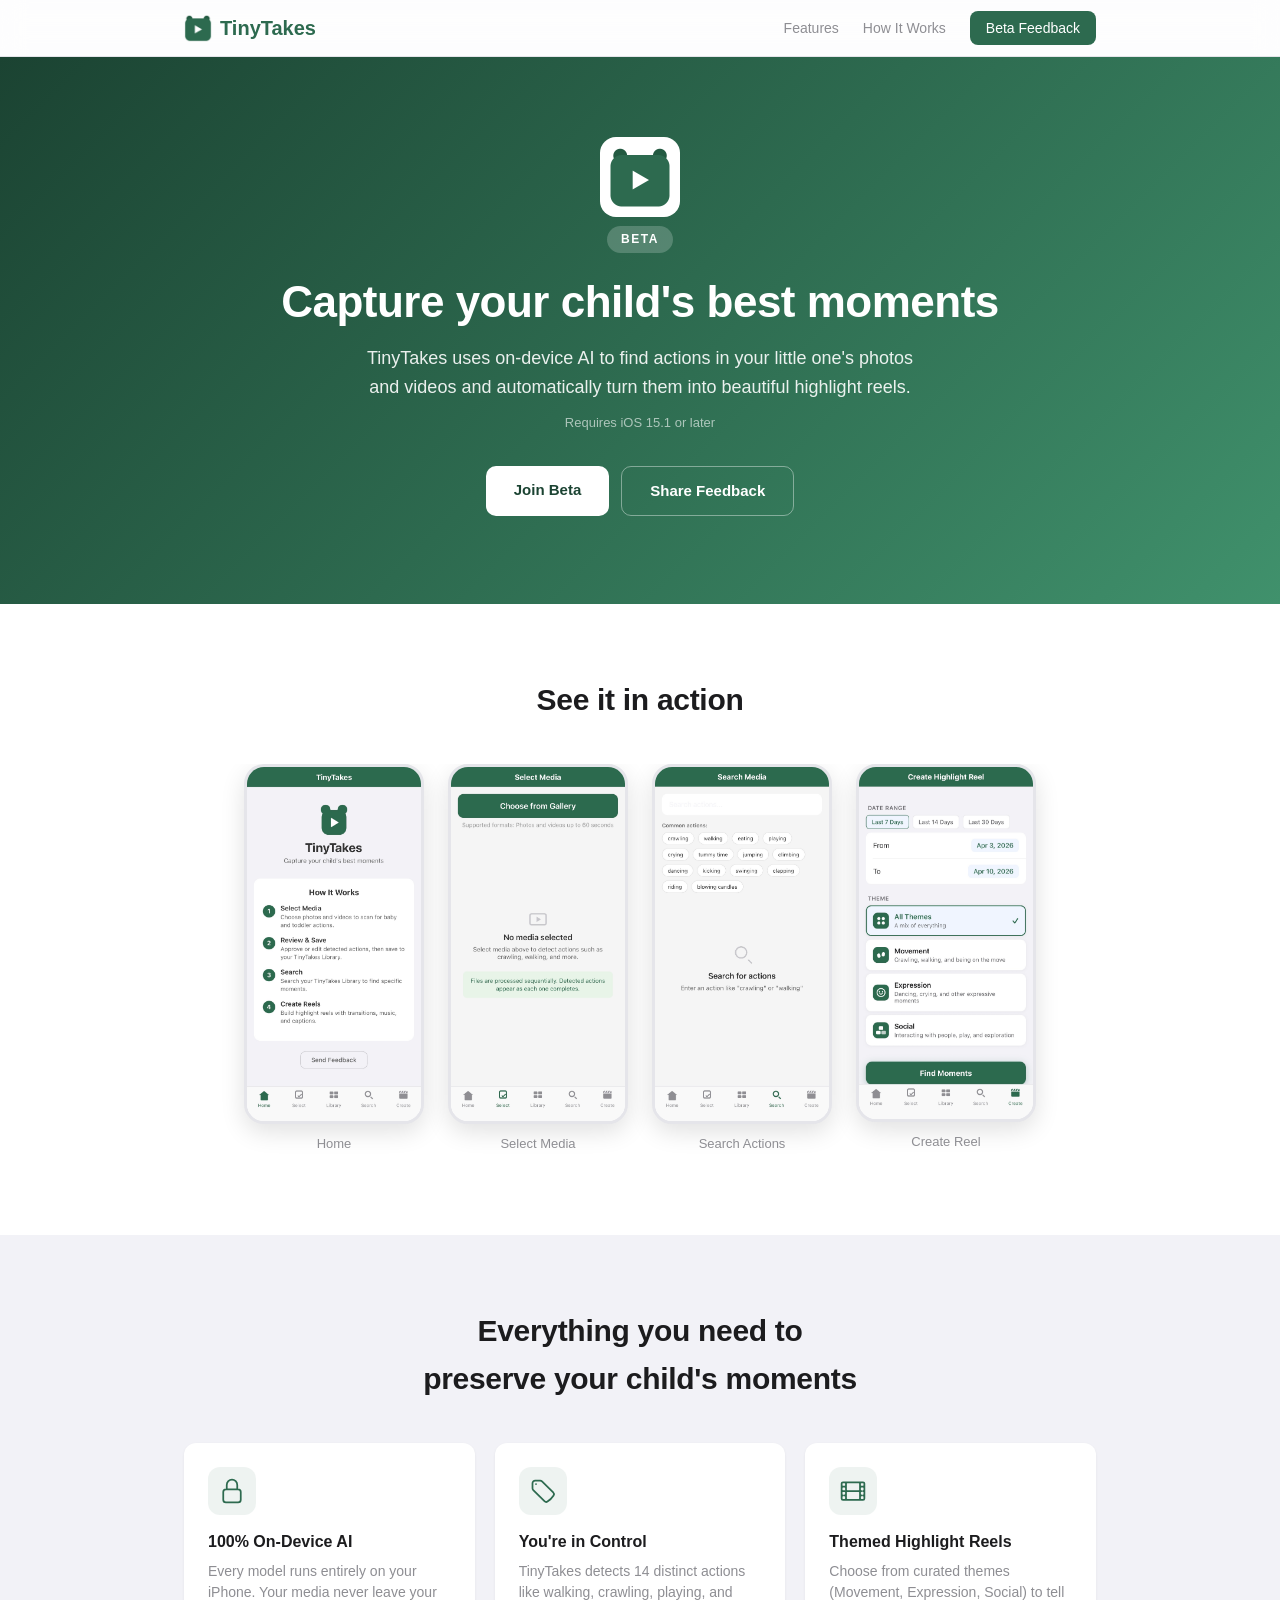
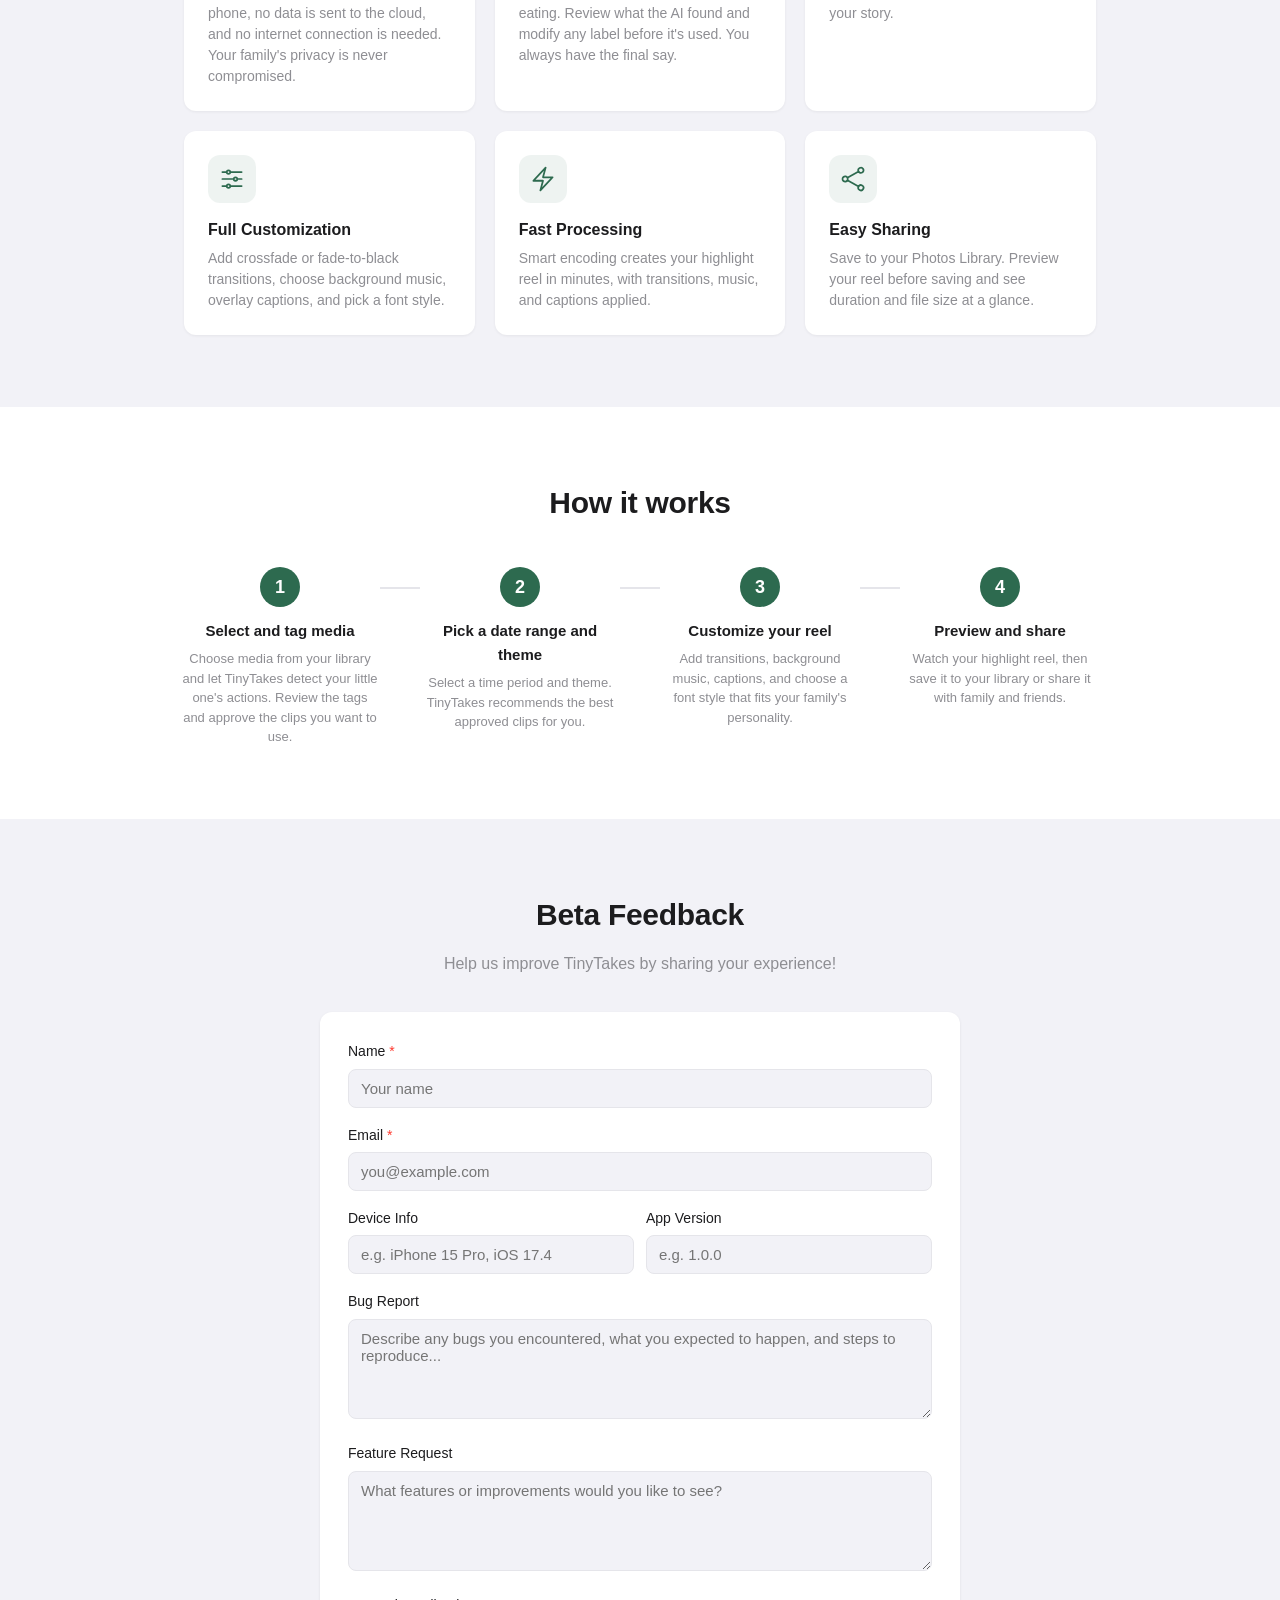
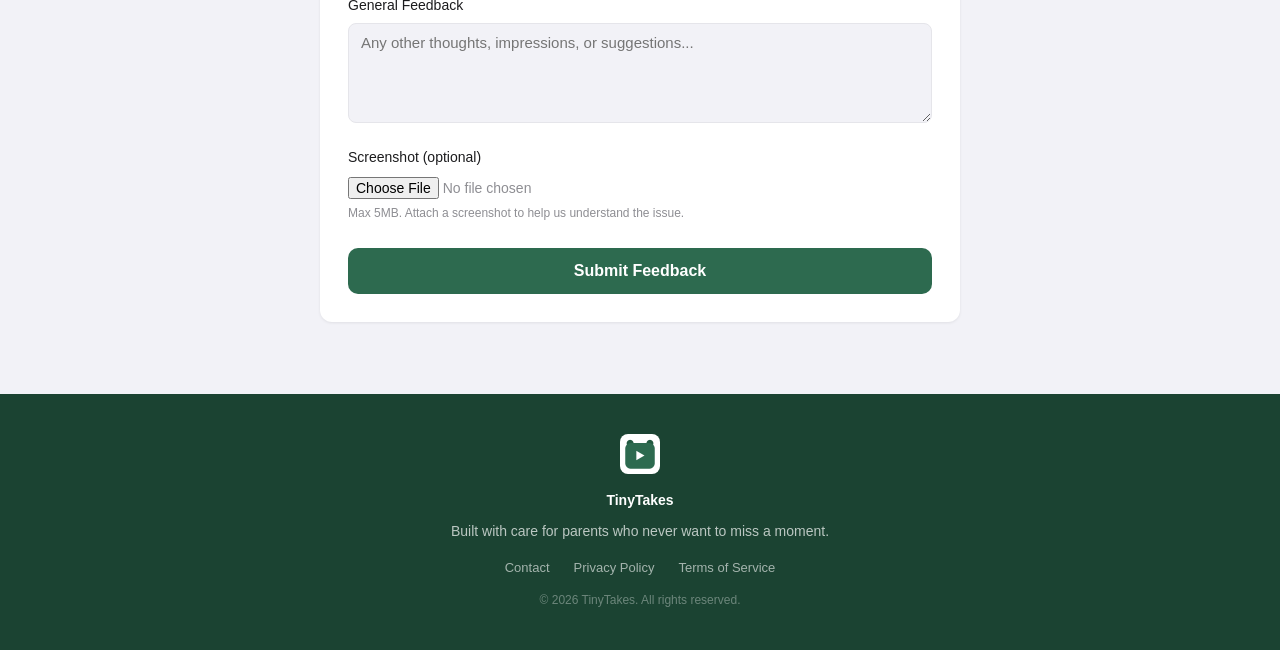
==== ios/index.html @ acb5a27f "landing page and refactoring" ====
<!DOCTYPE html>
<html lang="en">
<head>
  <meta charset="UTF-8">
  <meta name="viewport" content="width=device-width, initial-scale=1.0">
  <title>TinyTakes - Capture your child's best moments</title>
  <meta name="description" content="TinyTakes uses on-device AI to find actions in your little one's photos and videos and automatically turn them into beautiful highlight reels. Private, fast, and easy to use.">
  <link rel="icon" type="image/png" href="../logo.png">

  <!-- Open Graph -->
  <meta property="og:title" content="TinyTakes - Capture your child's best moments">
  <meta property="og:description" content="On-device AI finds actions in your little one's photos and videos and turns them into beautiful highlight reels. No cloud uploads, no internet required.">
  <meta property="og:image" content="../logo.png">
  <meta property="og:type" content="website">

  <!-- Twitter Card -->
  <meta name="twitter:card" content="summary">
  <meta name="twitter:title" content="TinyTakes - Capture your child's best moments">
  <meta name="twitter:description" content="On-device AI finds actions in your little one's photos and videos and turns them into beautiful highlight reels. No cloud uploads, no internet required.">
  <meta name="twitter:image" content="../logo.png">

  <link rel="stylesheet" href="../styles.css">
</head>
<body>
  <!-- Nav -->
  <nav class="nav">
    <div class="nav-inner">
      <a href="#" class="nav-logo"><img src="../logo.png" alt="TinyTakes" class="nav-logo-img">TinyTakes</a>
      <div class="nav-links">
        <a href="#features">Features</a>
        <a href="#how-it-works">How It Works</a>
        <a href="#feedback" class="nav-cta">Beta Feedback</a>
      </div>
    </div>
  </nav>

  <!-- Hero -->
  <header class="hero">
    <div class="hero-inner">
      <img src="../logo.png" alt="TinyTakes logo" class="hero-logo">
      <p class="hero-badge">Beta</p>
      <h1>Capture your child's best moments</h1>
      <p class="hero-subtitle">TinyTakes uses on-device AI to find actions in your little one's photos and videos and automatically turn them into beautiful highlight reels.</p>
      <p class="hero-requirement">Requires iOS 15.1 or later</p>
      <div class="hero-actions">
        <a href="beta.html" class="btn-primary">Join Beta</a>
        <a href="#feedback" class="btn-ghost">Share Feedback</a>
      </div>
    </div>
  </header>

  <!-- App Screenshots -->
  <section class="section section-alt">
    <div class="section-inner">
      <h2 class="section-title">See it in action</h2>
      <div class="screenshots">
        <div class="screenshot">
          <div class="phone-frame">
            <img src="screenshots/Home Screen.jpg" alt="TinyTakes Home Screen">
          </div>
          <p class="screenshot-label">Home</p>
        </div>
        <div class="screenshot">
          <div class="phone-frame">
            <img src="screenshots/Select Media.jpg" alt="Select Media screen">
          </div>
          <p class="screenshot-label">Select Media</p>
        </div>
        <div class="screenshot">
          <div class="phone-frame">
            <img src="screenshots/Search Media.jpg" alt="Search Media screen">
          </div>
          <p class="screenshot-label">Search Actions</p>
        </div>
        <div class="screenshot">
          <div class="phone-frame">
            <img src="screenshots/Create Highlight Reel.jpg" alt="Create Highlight Reel screen">
          </div>
          <p class="screenshot-label">Create Reel</p>
        </div>
      </div>
    </div>
  </section>

  <!-- Features -->
  <section id="features" class="section">
    <div class="section-inner">
      <h2 class="section-title">Everything you need to<br>preserve your child's moments</h2>

      <div class="features-grid">
        <div class="feature-card">
          <div class="feature-icon">
            <svg width="28" height="28" fill="none" viewBox="0 0 24 24" stroke="currentColor" stroke-width="1.5"><path stroke-linecap="round" stroke-linejoin="round" d="M16.5 10.5V6.75a4.5 4.5 0 10-9 0v3.75m-.75 11.25h10.5a2.25 2.25 0 002.25-2.25v-6.75a2.25 2.25 0 00-2.25-2.25H6.75a2.25 2.25 0 00-2.25 2.25v6.75a2.25 2.25 0 002.25 2.25z"/></svg>
          </div>
          <h3>100% On-Device AI</h3>
          <p>Every model runs entirely on your iPhone. Your media never leave your phone, no data is sent to the cloud, and no internet connection is needed. Your family's privacy is never compromised.</p>
        </div>

        <div class="feature-card">
          <div class="feature-icon">
            <svg width="28" height="28" fill="none" viewBox="0 0 24 24" stroke="currentColor" stroke-width="1.5"><path stroke-linecap="round" stroke-linejoin="round" d="M9.568 3H5.25A2.25 2.25 0 003 5.25v4.318c0 .597.237 1.17.659 1.591l9.581 9.581c.699.699 1.78.872 2.607.33a18.095 18.095 0 005.223-5.223c.542-.827.369-1.908-.33-2.607L11.16 3.66A2.25 2.25 0 009.568 3z"/><path stroke-linecap="round" stroke-linejoin="round" d="M6 6h.008v.008H6V6z"/></svg>
          </div>
          <h3>You're in Control</h3>
          <p>TinyTakes detects 14 distinct actions like walking, crawling, playing, and eating. Review what the AI found and modify any label before it's used. You always have the final say.</p>
        </div>

        <div class="feature-card">
          <div class="feature-icon">
            <svg width="28" height="28" fill="none" viewBox="0 0 24 24" stroke="currentColor" stroke-width="1.5"><path stroke-linecap="round" stroke-linejoin="round" d="M3.375 19.5h17.25m-17.25 0a1.125 1.125 0 01-1.125-1.125M3.375 19.5h1.5C5.496 19.5 6 18.996 6 18.375m-3.75 0V5.625m0 12.75v-1.5c0-.621.504-1.125 1.125-1.125m18.375 2.625V5.625m0 12.75c0 .621-.504 1.125-1.125 1.125m1.125-1.125v-1.5c0-.621-.504-1.125-1.125-1.125m0 3.75h-1.5A1.125 1.125 0 0118 18.375M20.625 4.5H3.375m17.25 0c.621 0 1.125.504 1.125 1.125M20.625 4.5h-1.5C18.504 4.5 18 5.004 18 5.625m3.75 0v1.5c0 .621-.504 1.125-1.125 1.125M3.375 4.5c-.621 0-1.125.504-1.125 1.125M3.375 4.5h1.5C5.496 4.5 6 5.004 6 5.625m-3.75 0v1.5c0 .621.504 1.125 1.125 1.125m0 0h1.5m-1.5 0c-.621 0-1.125.504-1.125 1.125v1.5c0 .621.504 1.125 1.125 1.125m1.5-3.75C5.496 8.25 6 7.746 6 7.125v-1.5M4.875 8.25C5.496 8.25 6 8.754 6 9.375v1.5m0-5.25v5.25m0-5.25C6 5.004 6.504 4.5 7.125 4.5h9.75c.621 0 1.125.504 1.125 1.125m1.125 2.625h1.5m-1.5 0A1.125 1.125 0 0118 7.125v-1.5m1.125 2.625c-.621 0-1.125.504-1.125 1.125v1.5m2.625-2.625c.621 0 1.125.504 1.125 1.125v1.5c0 .621-.504 1.125-1.125 1.125M18 5.625v5.25M7.125 12h9.75m-9.75 0A1.125 1.125 0 016 10.875M7.125 12C6.504 12 6 12.504 6 13.125m0-2.25c0 .621.504 1.125 1.125 1.125M18 10.875c0 .621-.504 1.125-1.125 1.125M18 10.875c0 .621.504 1.125 1.125 1.125m-2.25 0c.621 0 1.125.504 1.125 1.125m-12 5.25v-5.25m0 5.25c0 .621.504 1.125 1.125 1.125h9.75c.621 0 1.125-.504 1.125-1.125m-12 0v-1.5c0-.621-.504-1.125-1.125-1.125M18 18.375v-5.25m0 5.25v-1.5c0-.621.504-1.125 1.125-1.125M18 13.125v1.5c0 .621.504 1.125 1.125 1.125M18 13.125c0-.621.504-1.125 1.125-1.125M6 13.125v1.5c0 .621-.504 1.125-1.125 1.125M6 13.125C6 12.504 5.496 12 4.875 12m-1.5 0h1.5m-1.5 0c-.621 0-1.125-.504-1.125-1.125v-1.5c0-.621.504-1.125 1.125-1.125m1.5 0h-1.5"/></svg>
          </div>
          <h3>Themed Highlight Reels</h3>
          <p>Choose from curated themes (Movement, Expression, Social) to tell your story.</p>
        </div>

        <div class="feature-card">
          <div class="feature-icon">
            <svg width="28" height="28" fill="none" viewBox="0 0 24 24" stroke="currentColor" stroke-width="1.5"><path stroke-linecap="round" stroke-linejoin="round" d="M10.5 6h9.75M10.5 6a1.5 1.5 0 11-3 0m3 0a1.5 1.5 0 10-3 0M3.75 6H7.5m3 12h9.75m-9.75 0a1.5 1.5 0 01-3 0m3 0a1.5 1.5 0 00-3 0m-3.75 0H7.5m9-6h3.75m-3.75 0a1.5 1.5 0 01-3 0m3 0a1.5 1.5 0 00-3 0m-9.75 0h9.75"/></svg>
          </div>
          <h3>Full Customization</h3>
          <p>Add crossfade or fade-to-black transitions, choose background music, overlay captions, and pick a font style.</p>
        </div>

        <div class="feature-card">
          <div class="feature-icon">
            <svg width="28" height="28" fill="none" viewBox="0 0 24 24" stroke="currentColor" stroke-width="1.5"><path stroke-linecap="round" stroke-linejoin="round" d="M3.75 13.5l10.5-11.25L12 10.5h8.25L9.75 21.75 12 13.5H3.75z"/></svg>
          </div>
          <h3>Fast Processing</h3>
          <p>Smart encoding creates your highlight reel in minutes, with transitions, music, and captions applied.</p>
        </div>

        <div class="feature-card">
          <div class="feature-icon">
            <svg width="28" height="28" fill="none" viewBox="0 0 24 24" stroke="currentColor" stroke-width="1.5"><path stroke-linecap="round" stroke-linejoin="round" d="M7.217 10.907a2.25 2.25 0 100 2.186m0-2.186c.18.324.283.696.283 1.093s-.103.77-.283 1.093m0-2.186l9.566-5.314m-9.566 7.5l9.566 5.314m0 0a2.25 2.25 0 103.935 2.186 2.25 2.25 0 00-3.935-2.186zm0-12.814a2.25 2.25 0 103.933-2.185 2.25 2.25 0 00-3.933 2.185z"/></svg>
          </div>
          <h3>Easy Sharing</h3>
          <p>Save to your Photos Library. Preview your reel before saving and see duration and file size at a glance.</p>
        </div>
      </div>
    </div>
  </section>

  <!-- How It Works -->
  <section id="how-it-works" class="section section-alt">
    <div class="section-inner">
      <h2 class="section-title">How it works</h2>

      <div class="steps">
        <div class="step">
          <div class="step-number">1</div>
          <h3>Select and tag media</h3>
          <p>Choose media from your library and let TinyTakes detect your little one's actions. Review the tags and approve the clips you want to use.</p>
        </div>
        <div class="step-connector"></div>
        <div class="step">
          <div class="step-number">2</div>
          <h3>Pick a date range and theme</h3>
          <p>Select a time period and theme. TinyTakes recommends the best approved clips for you.</p>
        </div>
        <div class="step-connector"></div>
        <div class="step">
          <div class="step-number">3</div>
          <h3>Customize your reel</h3>
          <p>Add transitions, background music, captions, and choose a font style that fits your family's personality.</p>
        </div>
        <div class="step-connector"></div>
        <div class="step">
          <div class="step-number">4</div>
          <h3>Preview and share</h3>
          <p>Watch your highlight reel, then save it to your library or share it with family and friends.</p>
        </div>
      </div>
    </div>
  </section>

  <!-- Feedback Form -->
  <section id="feedback" class="section">
    <div class="section-inner">
      <h2 class="section-title">Beta Feedback</h2>
      <p class="section-subtitle">Help us improve TinyTakes by sharing your experience!</p>

      <div class="card">
        <form id="feedback-form">
          <div class="form-group">
            <label for="name">Name <span class="required">*</span></label>
            <input type="text" id="name" name="name" required placeholder="Your name">
            <p class="field-error" id="name-error" style="display: none;">Please enter your name.</p>
          </div>

          <div class="form-group">
            <label for="email">Email <span class="required">*</span></label>
            <input type="email" id="email" name="email" required placeholder="you@example.com">
            <p class="field-error" id="email-error" style="display: none;">Please enter a valid email address.</p>
          </div>

          <div class="form-row">
            <div class="form-group">
              <label for="device">Device Info</label>
              <input type="text" id="device" name="device" placeholder="e.g. iPhone 15 Pro, iOS 17.4">
            </div>
            <div class="form-group">
              <label for="appVersion">App Version</label>
              <input type="text" id="appVersion" name="appVersion" placeholder="e.g. 1.0.0">
            </div>
          </div>

          <div class="form-group">
            <label for="bugReport">Bug Report</label>
            <textarea id="bugReport" name="bugReport" rows="3" placeholder="Describe any bugs you encountered, what you expected to happen, and steps to reproduce..."></textarea>
          </div>

          <div class="form-group">
            <label for="featureRequest">Feature Request</label>
            <textarea id="featureRequest" name="featureRequest" rows="3" placeholder="What features or improvements would you like to see?"></textarea>
          </div>

          <div class="form-group">
            <label for="generalFeedback">General Feedback</label>
            <textarea id="generalFeedback" name="generalFeedback" rows="3" placeholder="Any other thoughts, impressions, or suggestions..."></textarea>
          </div>

          <div class="form-group">
            <label for="screenshot">Screenshot (optional)</label>
            <input type="file" id="screenshot" name="screenshot" accept="image/*">
            <p class="hint">Max 5MB. Attach a screenshot to help us understand the issue.</p>
          </div>

          <button type="submit" id="submit-btn">
            <span class="btn-text">Submit Feedback</span>
            <span class="btn-loading" style="display: none;">Submitting...</span>
          </button>
        </form>

        <!-- Success Message -->
        <div id="success-message" style="display: none;">
          <div class="success-icon">&#10003;</div>
          <h3>Thank you!</h3>
          <p>Your feedback has been submitted successfully. We appreciate your help in making TinyTakes better!</p>
          <button onclick="resetForm()" class="btn-secondary">Submit Another</button>
        </div>

        <!-- Error Message -->
        <div id="error-message" style="display: none;">
          <div class="error-icon">!</div>
          <h3>Something went wrong</h3>
          <p id="error-text">Please try again later.</p>
          <button onclick="hideError()" class="btn-secondary">Try Again</button>
        </div>
      </div>
    </div>
  </section>

  <!-- Footer -->
  <footer class="footer">
    <div class="section-inner">
      <img src="../logo.png" alt="TinyTakes" class="footer-logo-img">
      <p class="footer-logo">TinyTakes</p>
      <p>Built with care for parents who never want to miss a moment.</p>
      <div class="footer-links">
        <a href="mailto:tinytakesapp@gmail.com">Contact</a>
        <a href="../privacy.html">Privacy Policy</a>
        <a href="../terms.html">Terms of Service</a>
      </div>
      <p class="footer-copy">&copy; 2026 TinyTakes. All rights reserved.</p>
    </div>
  </footer>

  <script src="script.js"></script>
</body>
</html>
---- styles.css ----
/* TinyTakes Landing Page + Beta Feedback */

:root {
  --primary: #2D6A4F;
  --primary-light: #40916C;
  --primary-dark: #1B4332;
  --bg: #F2F2F7;
  --card-bg: #FFFFFF;
  --text: #1C1C1E;
  --text-secondary: #8E8E93;
  --border: #E5E5EA;
  --error: #FF3B30;
  --success: #34C759;
  --radius: 12px;
}

* {
  margin: 0;
  padding: 0;
  box-sizing: border-box;
}

html {
  scroll-behavior: smooth;
}

body {
  font-family: -apple-system, BlinkMacSystemFont, 'Segoe UI', Roboto, Helvetica, Arial, sans-serif;
  background-color: var(--bg);
  color: var(--text);
  line-height: 1.6;
  -webkit-font-smoothing: antialiased;
}

/* ---- Nav ---- */
.nav {
  position: sticky;
  top: 0;
  background: rgba(255, 255, 255, 0.85);
  backdrop-filter: blur(12px);
  -webkit-backdrop-filter: blur(12px);
  border-bottom: 1px solid var(--border);
  z-index: 100;
}

.nav-inner {
  max-width: 960px;
  margin: 0 auto;
  padding: 0 24px;
  height: 56px;
  display: flex;
  align-items: center;
  justify-content: space-between;
}

.nav-logo {
  font-size: 20px;
  font-weight: 700;
  color: var(--primary);
  text-decoration: none;
  display: flex;
  align-items: center;
  gap: 8px;
}

.nav-logo-img {
  width: 28px;
  height: 28px;
}

.nav-links {
  display: flex;
  gap: 24px;
  align-items: center;
}

.nav-links a {
  font-size: 14px;
  font-weight: 500;
  color: var(--text-secondary);
  text-decoration: none;
  transition: color 0.2s;
}

.nav-links a:hover {
  color: var(--text);
}

.nav-cta {
  background: var(--primary);
  color: #FFFFFF !important;
  padding: 6px 16px;
  border-radius: 8px;
  transition: background 0.2s !important;
}

.nav-cta:hover {
  background: var(--primary-dark);
  color: #FFFFFF !important;
}

/* ---- Hero ---- */
.hero {
  background: linear-gradient(135deg, var(--primary-dark) 0%, var(--primary) 50%, var(--primary-light) 100%);
  color: #FFFFFF;
}

.hero-inner {
  max-width: 960px;
  margin: 0 auto;
  padding: 80px 24px 88px;
  text-align: center;
}

.hero-logo {
  display: block;
  width: 80px;
  height: 80px;
  margin: 0 auto 8px;
  background: #FFFFFF;
  border-radius: 16px;
  padding: 8px;
}

.hero-badge {
  display: inline-block;
  font-size: 12px;
  font-weight: 600;
  text-transform: uppercase;
  letter-spacing: 1.5px;
  background: rgba(255, 255, 255, 0.2);
  padding: 4px 14px;
  border-radius: 20px;
  margin-bottom: 24px;
}

.hero h1 {
  font-size: 44px;
  font-weight: 700;
  line-height: 1.15;
  letter-spacing: -0.5px;
  margin-bottom: 16px;
}

.hero-subtitle {
  font-size: 18px;
  line-height: 1.6;
  opacity: 0.9;
  max-width: 560px;
  margin: 0 auto 12px;
}

.hero-requirement {
  font-size: 13px;
  opacity: 0.6;
  margin-bottom: 32px;
}

.hero-actions {
  display: flex;
  gap: 12px;
  justify-content: center;
}

.btn-primary {
  display: inline-block;
  padding: 12px 28px;
  font-size: 15px;
  font-weight: 600;
  color: var(--primary-dark);
  background: #FFFFFF;
  border-radius: 10px;
  text-decoration: none;
  transition: transform 0.2s, box-shadow 0.2s;
}

.btn-primary:hover {
  transform: translateY(-1px);
  box-shadow: 0 4px 12px rgba(0, 0, 0, 0.15);
}

.btn-ghost {
  display: inline-block;
  padding: 12px 28px;
  font-size: 15px;
  font-weight: 600;
  color: #FFFFFF;
  border: 1.5px solid rgba(255, 255, 255, 0.4);
  border-radius: 10px;
  text-decoration: none;
  transition: border-color 0.2s, background 0.2s;
}

.btn-ghost:hover {
  border-color: #FFFFFF;
  background: rgba(255, 255, 255, 0.1);
}

/* ---- Sections ---- */
.section {
  padding: 72px 0;
}

.section-alt {
  background: var(--card-bg);
}

.section-inner {
  max-width: 960px;
  margin: 0 auto;
  padding: 0 24px;
}

.section-title {
  font-size: 30px;
  font-weight: 700;
  text-align: center;
  margin-bottom: 12px;
  letter-spacing: -0.3px;
}

.section-subtitle {
  font-size: 16px;
  color: var(--text-secondary);
  text-align: center;
  max-width: 480px;
  margin: 0 auto 36px;
}

/* ---- Screenshots ---- */
.screenshots {
  display: flex;
  justify-content: center;
  gap: 24px;
  margin-top: 40px;
  overflow-x: auto;
  padding: 0 16px 8px;
}

.screenshot {
  flex-shrink: 0;
  text-align: center;
}

.phone-frame {
  width: 180px;
  border-radius: 20px;
  overflow: hidden;
  box-shadow: 0 8px 24px rgba(0, 0, 0, 0.12);
  border: 3px solid #E5E5EA;
  background: var(--card-bg);
}

.phone-frame img {
  width: 100%;
  height: auto;
  display: block;
}

.screenshot-label {
  font-size: 13px;
  font-weight: 500;
  color: var(--text-secondary);
  margin-top: 10px;
}

/* ---- Features Grid ---- */
.features-grid {
  display: grid;
  grid-template-columns: repeat(3, 1fr);
  gap: 20px;
  margin-top: 40px;
}

.feature-card {
  background: var(--card-bg);
  border-radius: var(--radius);
  padding: 24px;
  box-shadow: 0 1px 3px rgba(0, 0, 0, 0.06);
  transition: transform 0.2s, box-shadow 0.2s;
}

.feature-card:hover {
  transform: translateY(-2px);
  box-shadow: 0 4px 12px rgba(0, 0, 0, 0.08);
}

.feature-icon {
  width: 48px;
  height: 48px;
  border-radius: 12px;
  background: rgba(45, 106, 79, 0.08);
  color: var(--primary);
  display: flex;
  align-items: center;
  justify-content: center;
  margin-bottom: 14px;
}

.feature-card h3 {
  font-size: 16px;
  font-weight: 600;
  margin-bottom: 6px;
}

.feature-card p {
  font-size: 14px;
  color: var(--text-secondary);
  line-height: 1.5;
}

/* ---- Steps ---- */
.steps {
  display: flex;
  align-items: flex-start;
  justify-content: center;
  gap: 0;
  margin-top: 40px;
}

.step {
  text-align: center;
  max-width: 200px;
  flex-shrink: 0;
}

.step-number {
  width: 40px;
  height: 40px;
  line-height: 40px;
  border-radius: 50%;
  background: var(--primary);
  color: #FFFFFF;
  font-size: 18px;
  font-weight: 700;
  margin: 0 auto 12px;
}

.step h3 {
  font-size: 15px;
  font-weight: 600;
  margin-bottom: 6px;
}

.step p {
  font-size: 13px;
  color: var(--text-secondary);
  line-height: 1.5;
}

.step-connector {
  width: 40px;
  height: 2px;
  background: var(--border);
  margin-top: 20px;
  flex-shrink: 0;
}

/* ---- Card (Feedback Form) ---- */
.card {
  background: var(--card-bg);
  border-radius: var(--radius);
  padding: 28px;
  box-shadow: 0 1px 3px rgba(0, 0, 0, 0.08);
  max-width: 640px;
  margin: 0 auto;
}

/* ---- Form ---- */
.form-group {
  margin-bottom: 16px;
  flex: 1;
}

.form-row {
  display: flex;
  gap: 12px;
}

label {
  display: block;
  font-size: 14px;
  font-weight: 500;
  margin-bottom: 6px;
  color: var(--text);
}

.required {
  color: var(--error);
}

input[type="text"],
input[type="email"],
select,
textarea {
  width: 100%;
  padding: 10px 12px;
  font-size: 15px;
  border: 1px solid var(--border);
  border-radius: 8px;
  background: var(--bg);
  color: var(--text);
  font-family: inherit;
  transition: border-color 0.2s;
}

input[type="text"]:focus,
input[type="email"]:focus,
select:focus,
textarea:focus {
  outline: none;
  border-color: var(--primary);
  box-shadow: 0 0 0 3px rgba(45, 106, 79, 0.1);
}

textarea {
  resize: vertical;
  min-height: 100px;
}

input[type="file"] {
  font-size: 14px;
  color: var(--text-secondary);
}

.hint {
  font-size: 12px;
  color: var(--text-secondary);
  margin-top: 4px;
}

.field-error {
  font-size: 13px;
  color: var(--error);
  margin-top: 4px;
}

input.input-error {
  border-color: var(--error);
}

input.input-error:focus {
  border-color: var(--error);
  box-shadow: 0 0 0 3px rgba(255, 59, 48, 0.1);
}

/* ---- Buttons ---- */
button[type="submit"] {
  width: 100%;
  padding: 14px;
  font-size: 16px;
  font-weight: 600;
  color: #FFFFFF;
  background: var(--primary);
  border: none;
  border-radius: 10px;
  cursor: pointer;
  transition: background 0.2s;
  margin-top: 8px;
}

button[type="submit"]:hover {
  background: var(--primary-dark);
}

button[type="submit"]:disabled {
  background: var(--text-secondary);
  cursor: not-allowed;
}

.btn-secondary {
  padding: 10px 24px;
  font-size: 15px;
  font-weight: 500;
  color: var(--primary);
  background: transparent;
  border: 1.5px solid var(--primary);
  border-radius: 10px;
  cursor: pointer;
  transition: background 0.2s;
  margin-top: 12px;
}

.btn-secondary:hover {
  background: rgba(45, 106, 79, 0.05);
}

/* ---- Success / Error ---- */
#success-message,
#error-message {
  text-align: center;
  padding: 24px 0;
}

.success-icon {
  width: 56px;
  height: 56px;
  line-height: 56px;
  border-radius: 50%;
  background: var(--success);
  color: #FFFFFF;
  font-size: 28px;
  font-weight: 700;
  margin: 0 auto 16px;
}

.error-icon {
  width: 56px;
  height: 56px;
  line-height: 56px;
  border-radius: 50%;
  background: var(--error);
  color: #FFFFFF;
  font-size: 28px;
  font-weight: 700;
  margin: 0 auto 16px;
}

#success-message h3,
#error-message h3 {
  font-size: 18px;
  margin-bottom: 8px;
}

#success-message p,
#error-message p {
  font-size: 14px;
  color: var(--text-secondary);
}

/* ---- Footer ---- */
.footer {
  background: var(--primary-dark);
  color: rgba(255, 255, 255, 0.7);
  text-align: center;
  padding: 40px 0;
}

.footer-logo-img {
  width: 40px;
  height: 40px;
  background: #FFFFFF;
  border-radius: 8px;
  padding: 4px;
  margin-bottom: 8px;
}

.footer-logo {
  font-size: 20px;
  font-weight: 700;
  color: #FFFFFF;
  margin-bottom: 8px;
}

.footer p {
  font-size: 14px;
}

.footer-links {
  display: flex;
  gap: 24px;
  justify-content: center;
  margin-top: 16px;
}

.footer-links a {
  font-size: 13px;
  color: rgba(255, 255, 255, 0.6);
  text-decoration: none;
  transition: color 0.2s;
}

.footer-links a:hover {
  color: #FFFFFF;
}

.footer-copy {
  margin-top: 12px;
  font-size: 12px !important;
  opacity: 0.5;
}

/* ---- Legal Pages ---- */
.legal-page {
  max-width: 720px;
  margin: 0 auto;
  padding: 48px 24px 72px;
}

.legal-page h1 {
  font-size: 32px;
  font-weight: 700;
  margin-bottom: 8px;
}

.legal-page .legal-updated {
  font-size: 14px;
  color: var(--text-secondary);
  margin-bottom: 32px;
}

.legal-page h2 {
  font-size: 20px;
  font-weight: 600;
  margin-top: 32px;
  margin-bottom: 8px;
}

.legal-page p,
.legal-page li {
  font-size: 15px;
  color: var(--text-secondary);
  line-height: 1.7;
  margin-bottom: 12px;
}

.legal-page ul {
  padding-left: 24px;
  margin-bottom: 12px;
}

.legal-page a {
  color: var(--primary);
  text-decoration: none;
}

.legal-page a:hover {
  text-decoration: underline;
}

/* ---- Responsive ---- */
@media (max-width: 768px) {
  .screenshots {
    gap: 16px;
  }

  .phone-frame {
    width: 150px;
  }

  .features-grid {
    grid-template-columns: repeat(2, 1fr);
  }

  .hero h1 {
    font-size: 32px;
  }

  .hero-inner {
    padding: 56px 24px 64px;
  }

  .section-title {
    font-size: 24px;
  }

  .steps {
    flex-direction: column;
    align-items: center;
    gap: 8px;
  }

  .step-connector {
    width: 2px;
    height: 24px;
    margin: 0;
  }

  .step {
    max-width: 280px;
  }
}

@media (max-width: 480px) {
  .screenshots {
    gap: 12px;
    justify-content: flex-start;
  }

  .phone-frame {
    width: 130px;
  }

  .features-grid {
    grid-template-columns: 1fr;
  }

  .form-row {
    flex-direction: column;
    gap: 0;
  }

  .hero h1 {
    font-size: 28px;
  }

  .hero-subtitle {
    font-size: 16px;
  }

  .hero-actions {
    flex-direction: column;
    align-items: center;
  }

  .nav-links a:not(.nav-cta) {
    display: none;
  }

  .section {
    padding: 48px 0;
  }

  .card {
    padding: 20px 16px;
  }
}
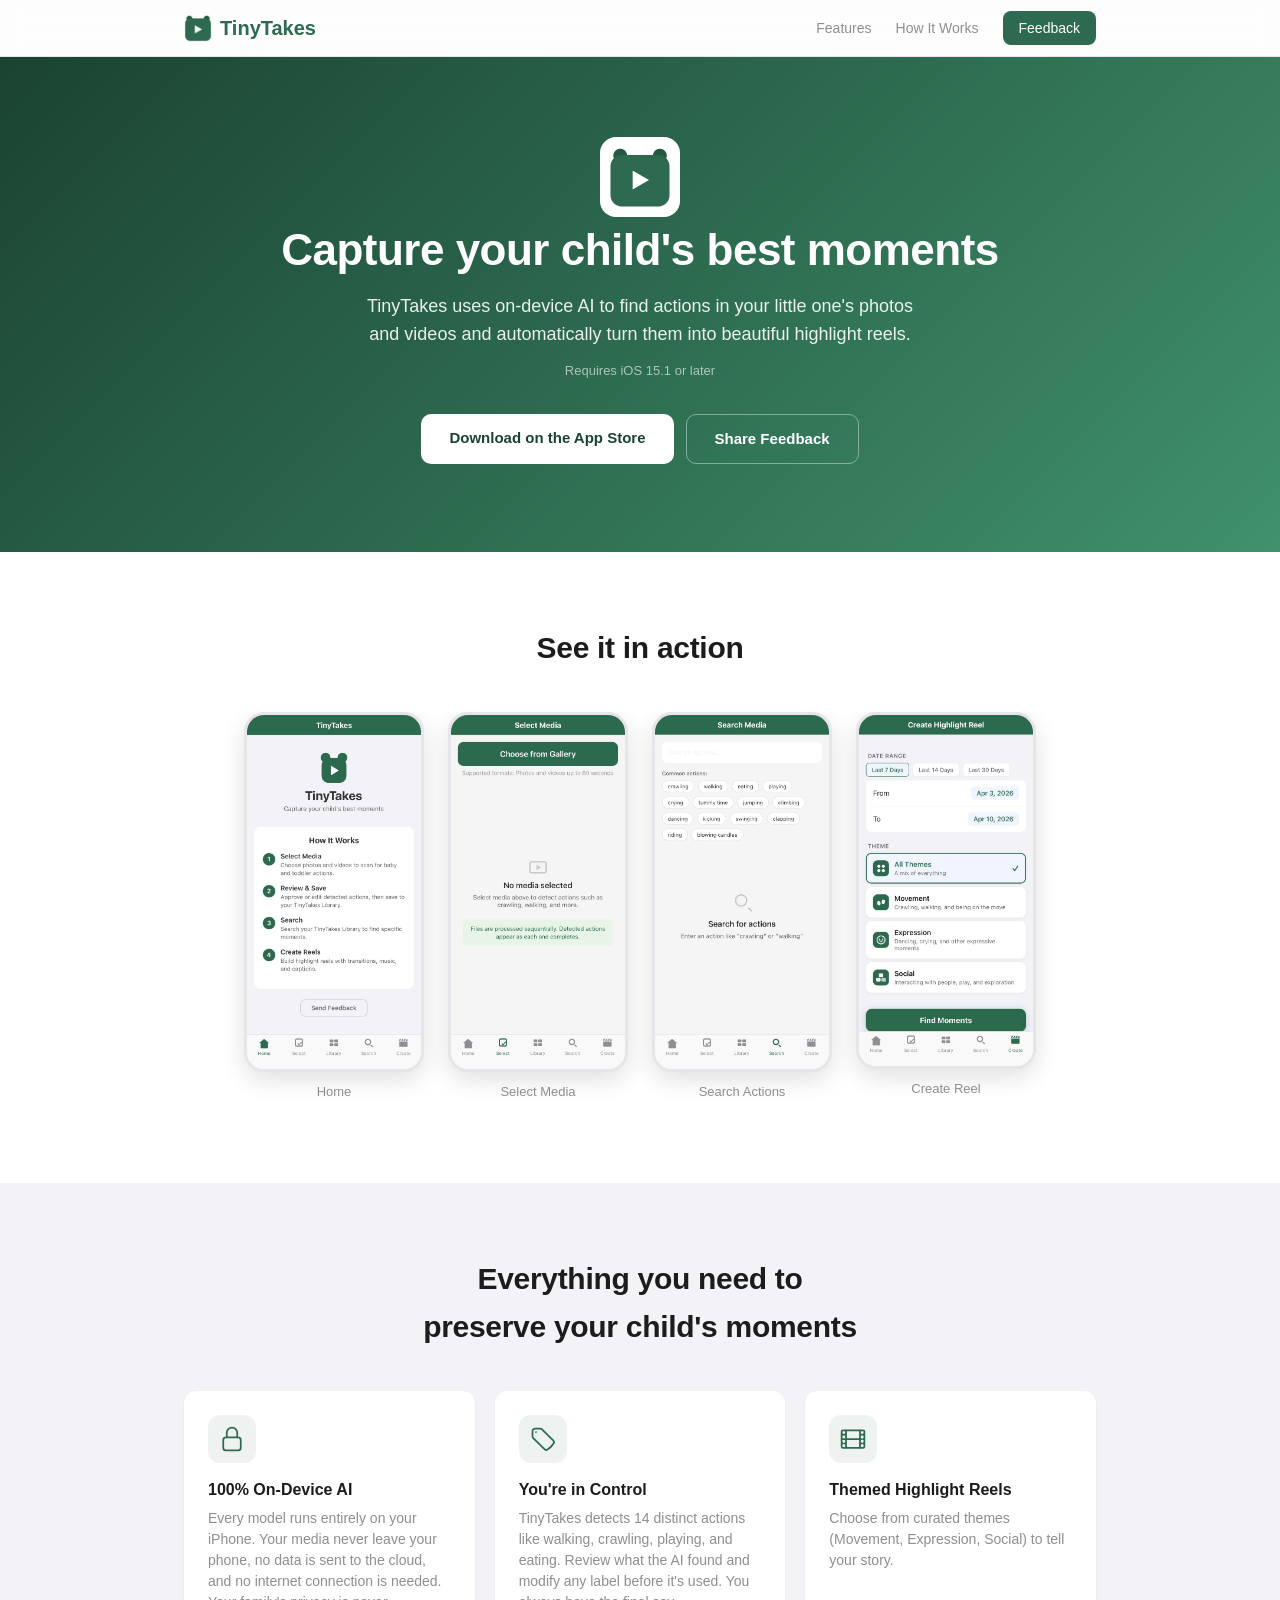
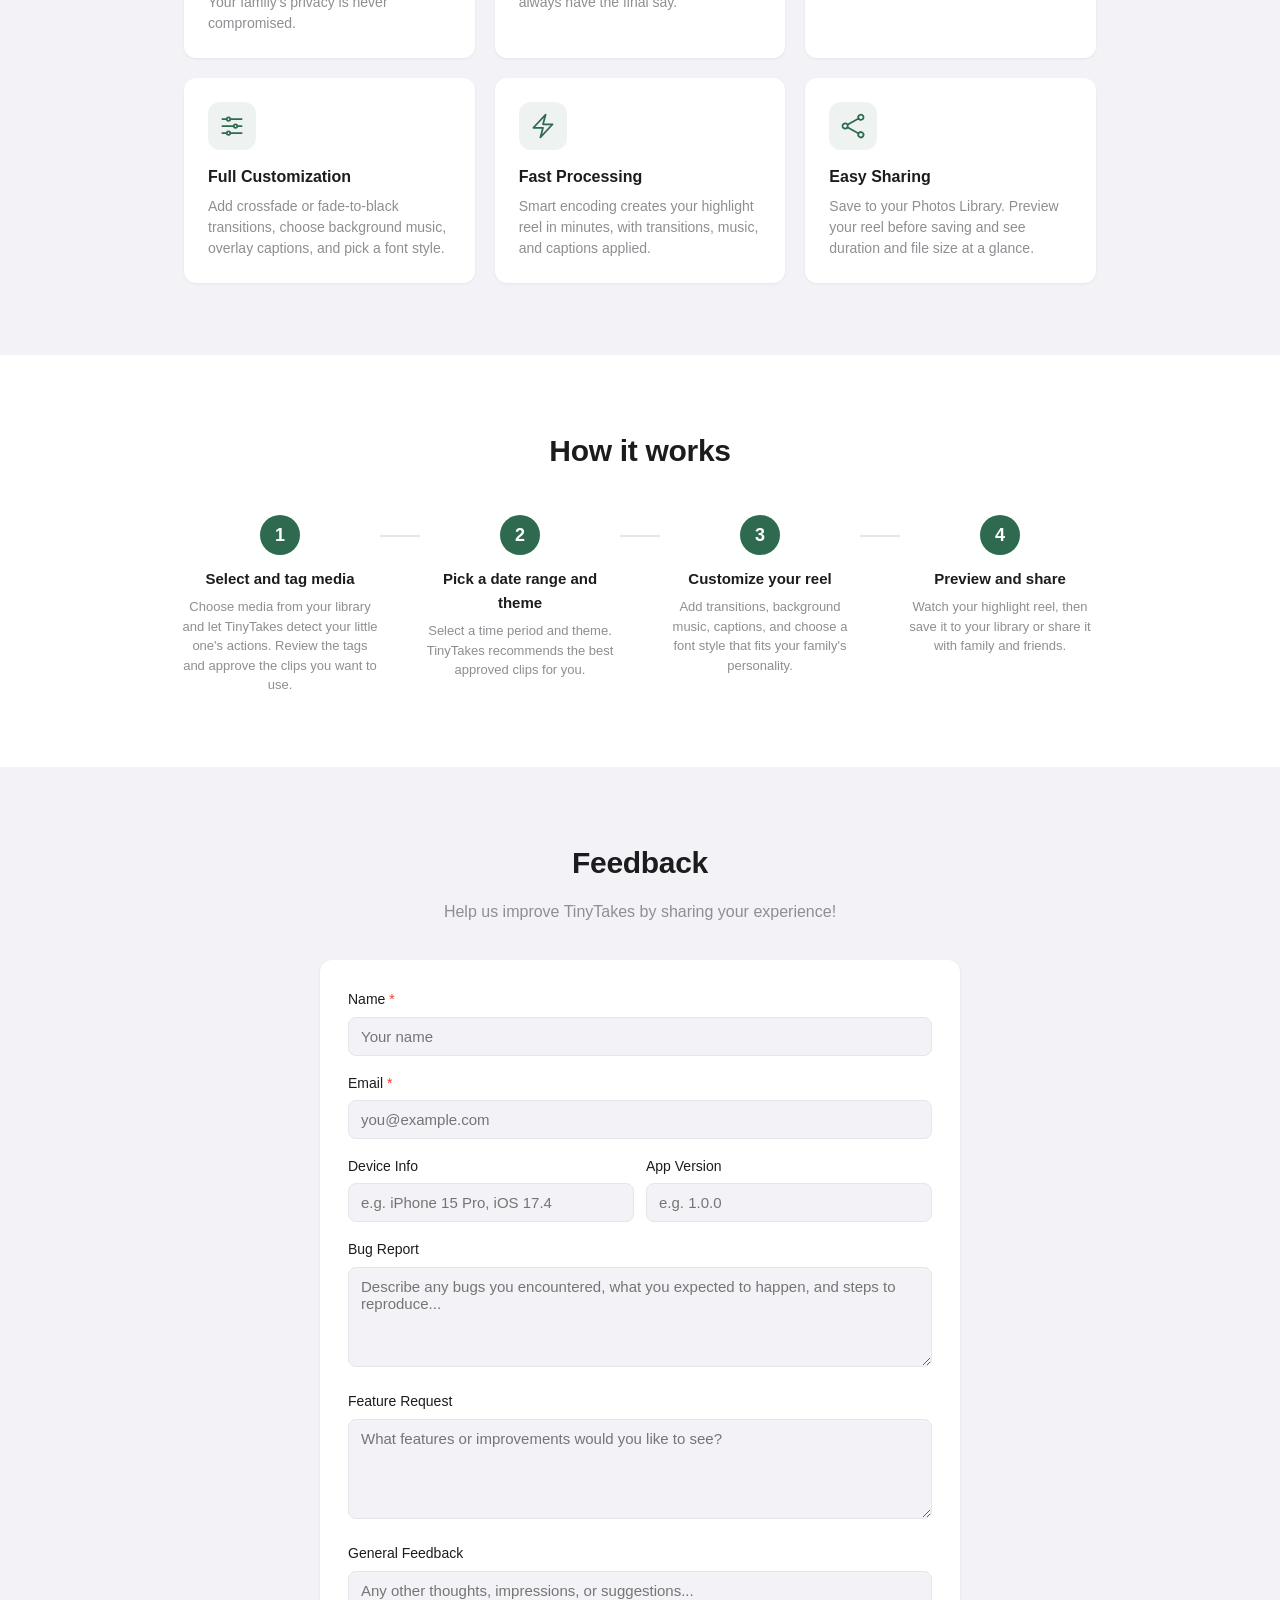
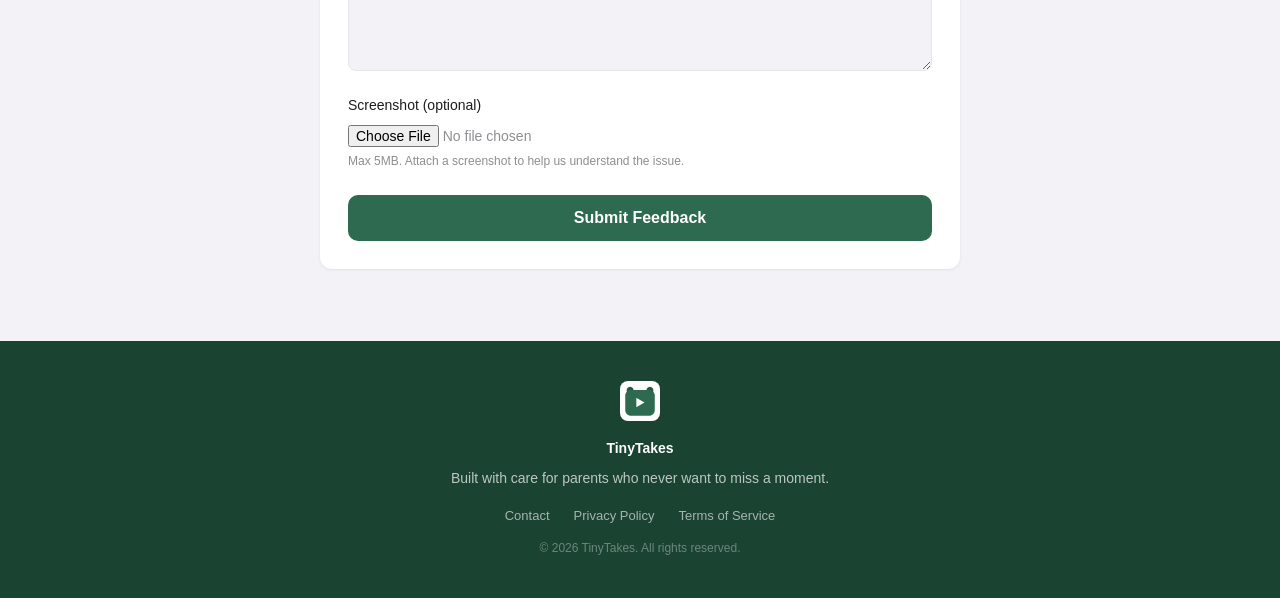
==== commit ef0bf6bc: "remove beta" ====
--- a/ios/index.html
+++ b/ios/index.html
@@ -25,11 +25,11 @@
   <!-- Nav -->
   <nav class="nav">
     <div class="nav-inner">
-      <a href="#" class="nav-logo"><img src="../logo.png" alt="TinyTakes" class="nav-logo-img">TinyTakes</a>
+      <a href="../index.html" class="nav-logo"><img src="../logo.png" alt="TinyTakes" class="nav-logo-img">TinyTakes</a>
       <div class="nav-links">
         <a href="#features">Features</a>
         <a href="#how-it-works">How It Works</a>
-        <a href="#feedback" class="nav-cta">Beta Feedback</a>
+        <a href="#feedback" class="nav-cta">Feedback</a>
       </div>
     </div>
   </nav>
@@ -38,12 +38,11 @@
   <header class="hero">
     <div class="hero-inner">
       <img src="../logo.png" alt="TinyTakes logo" class="hero-logo">
-      <p class="hero-badge">Beta</p>
       <h1>Capture your child's best moments</h1>
       <p class="hero-subtitle">TinyTakes uses on-device AI to find actions in your little one's photos and videos and automatically turn them into beautiful highlight reels.</p>
       <p class="hero-requirement">Requires iOS 15.1 or later</p>
       <div class="hero-actions">
-        <a href="beta.html" class="btn-primary">Join Beta</a>
+        <a href="https://apps.apple.com/us/app/tinytakes/id6760323223" class="btn-primary">Download on the App Store</a>
         <a href="#feedback" class="btn-ghost">Share Feedback</a>
       </div>
     </div>
@@ -175,7 +174,7 @@
   <!-- Feedback Form -->
   <section id="feedback" class="section">
     <div class="section-inner">
-      <h2 class="section-title">Beta Feedback</h2>
+      <h2 class="section-title">Feedback</h2>
       <p class="section-subtitle">Help us improve TinyTakes by sharing your experience!</p>
 
       <div class="card">
--- a/styles.css
+++ b/styles.css
@@ -1,4 +1,4 @@
-/* TinyTakes Landing Page + Beta Feedback */
+/* TinyTakes Landing Page + Feedback */
 
 :root {
   --primary: #2D6A4F;
